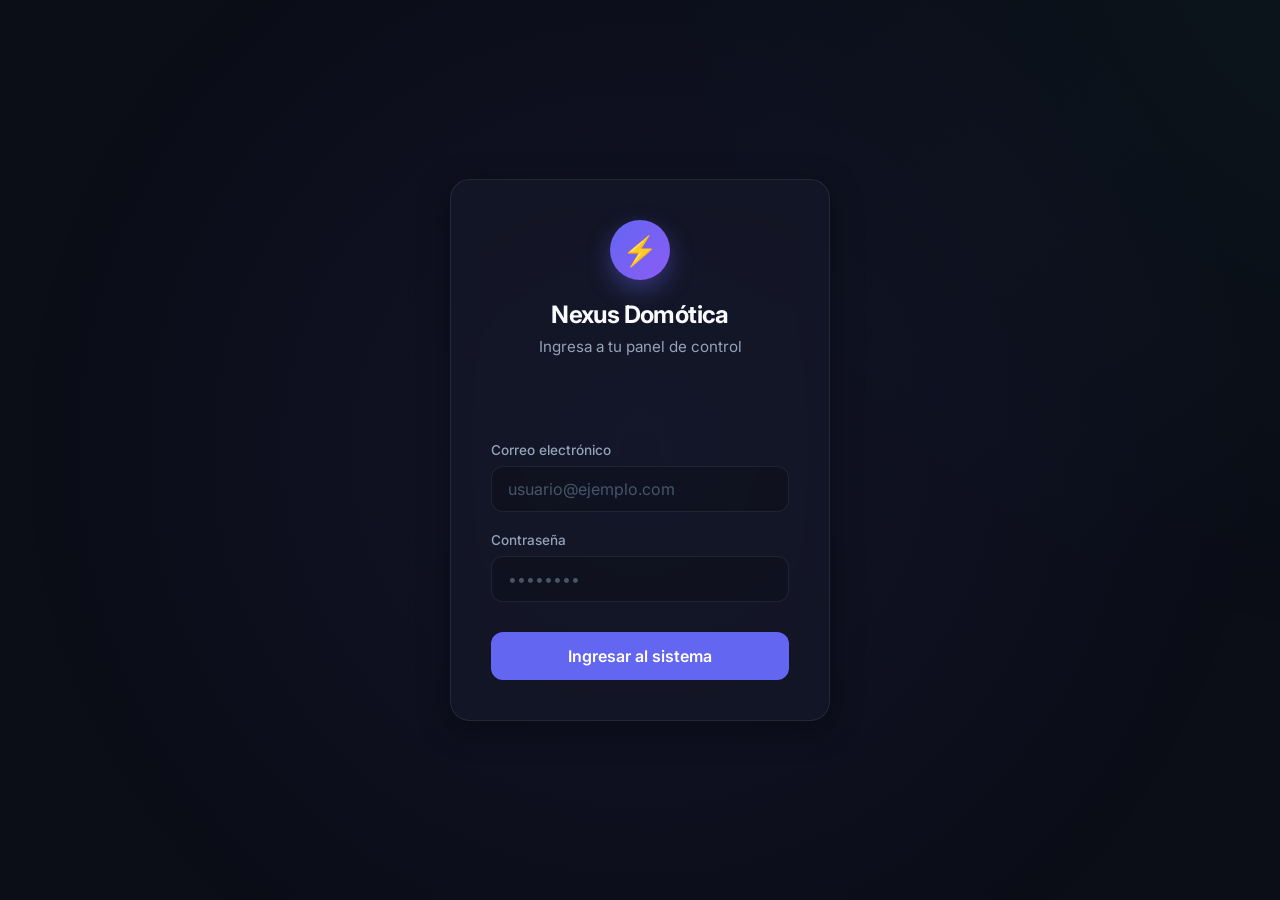
==== index.html @ 40a00b08 "Add files via upload" ====
<!DOCTYPE html>
<html lang="es">
<head>
    <meta charset="UTF-8">
    <meta name="viewport" content="width=device-width, initial-scale=1.0">
    <title>Panel de Control - Nexus Domótica</title>
    <link rel="stylesheet" href="css/estilos.css">
    <link href="https://fonts.googleapis.com/css2?family=Inter:wght@300;400;500;600;700&display=swap" rel="stylesheet">
</head>
<body class="dashboard-body">
    
    <header class="topbar">
        <div class="topbar-logo">
            <span class="icono-logo-small">⚡</span>
            <h1>Nexus</h1>
        </div>
        <div class="topbar-derecha">
            <span id="status-ws" class="status-badge" aria-live="polite">Conectando...</span>
            <div class="perfil-usuario">
                <div class="avatar"><span role="img" aria-label="Usuario">👤</span></div>
                <span id="nombre-usuario" class="nombre-usuario">...</span>
            </div>
            <button id="boton-salir" class="btn-secundario" aria-label="Cerrar sesión">
                <svg width="20" height="20" viewBox="0 0 24 24" fill="none" stroke="currentColor" stroke-width="2"><path d="M9 21H5a2 2 0 0 1-2-2V5a2 2 0 0 1 2-2h4"></path><polyline points="16 17 21 12 16 7"></polyline><line x1="21" y1="12" x2="9" y2="12"></line></svg>
            </button>
        </div>
    </header>

    <main class="contenedor-principal">
        <header class="header-seccion">
            <h2>Panel de Dispositivos</h2>
            <p>Control en tiempo real de tus relés</p>
        </header>

        <div id="contenedor-reles" class="contenedor-reles-dinamico" aria-live="polite">
            <!-- Los relés se renderizarán dinámicamente aquí por reles.js -->
        </div>
    </main>

    <!-- Socket.io -->
    <script src="https://cdn.socket.io/4.7.5/socket.io.min.js"></script>
    <script type="module" src="js/aplicacion.js"></script>
</body>
</html>
---- css/estilos.css ----
/* =========================================================
   VARIABLES GLOBALES (DARK MODE PREMIUM)
========================================================= */
:root {
    --bg-fondo: #0b0d17;
    --bg-tarjeta: rgba(22, 25, 43, 0.6);
    --bg-tarjeta-hover: rgba(30, 34, 55, 0.8);
    
    --color-primario: #6366f1;
    --color-primario-hover: #4f46e5;
    --color-acento-encendido: #10b981;
    --color-acento-apagado: #ef4444;

    --texto-principal: #f8fafc;
    --texto-secundario: #94a3b8;
    
    --borde-vidrio: rgba(255, 255, 255, 0.08);
    --sombra-vidrio: 0 8px 32px 0 rgba(0, 0, 0, 0.37);
    --blur-vidrio: blur(12px);
    
    --radio-lg: 20px;
    --radio-md: 12px;
    --radio-sm: 8px;
    
    --transicion-suave: all 0.3s cubic-bezier(0.4, 0, 0.2, 1);
}

/* =========================================================
   RESET Y TIPOGRAFÍA
========================================================= */
* {
    margin: 0;
    padding: 0;
    box-sizing: border-box;
    font-family: 'Inter', sans-serif;
}

body {
    background-color: var(--bg-fondo);
    color: var(--texto-principal);
    min-height: 100vh;
    overflow-x: hidden;
}

/* Fondo animado sutil */
body::before {
    content: '';
    position: fixed;
    top: -50%; left: -50%;
    width: 200%; height: 200%;
    background: radial-gradient(circle at center, rgba(99, 102, 241, 0.08) 0%, transparent 40%),
                radial-gradient(circle at 80% 20%, rgba(16, 185, 129, 0.05) 0%, transparent 30%);
    z-index: -1;
    animation: rotarFondo 60s linear infinite;
}

@keyframes rotarFondo {
    0% { transform: rotate(0deg); }
    100% { transform: rotate(360deg); }
}

/* =========================================================
   PANTALLA DE LOGIN
========================================================= */
.login-body {
    display: flex;
    justify-content: center;
    align-items: center;
}

.login-contenedor {
    width: 100%;
    max-width: 420px;
    padding: 20px;
    z-index: 10;
}

.login-tarjeta {
    background: var(--bg-tarjeta);
    backdrop-filter: var(--blur-vidrio);
    -webkit-backdrop-filter: var(--blur-vidrio);
    border: 1px solid var(--borde-vidrio);
    border-radius: var(--radio-lg);
    padding: 40px;
    box-shadow: var(--sombra-vidrio);
    text-align: center;
}

.login-header h1 {
    font-size: 1.5rem;
    font-weight: 700;
    margin-bottom: 8px;
    letter-spacing: -0.025em;
}

.login-header p {
    color: var(--texto-secundario);
    font-size: 0.95rem;
    margin-bottom: 30px;
}

.logo-circulo {
    width: 60px;
    height: 60px;
    background: linear-gradient(135deg, var(--color-primario), #8b5cf6);
    border-radius: 50%;
    display: flex;
    align-items: center;
    justify-content: center;
    margin: 0 auto 20px;
    box-shadow: 0 10px 25px rgba(99, 102, 241, 0.4);
}

.icono-logo {
    font-size: 1.8rem;
    color: white;
}

/* Formulario */
.form-login {
    display: flex;
    flex-direction: column;
    gap: 20px;
    text-align: left;
}

.grupo-input {
    display: flex;
    flex-direction: column;
    gap: 8px;
}

.grupo-input label {
    font-size: 0.85rem;
    color: var(--texto-secundario);
    font-weight: 500;
}

.grupo-input input {
    background: rgba(0, 0, 0, 0.2);
    border: 1px solid var(--borde-vidrio);
    border-radius: var(--radio-md);
    padding: 12px 16px;
    color: var(--texto-principal);
    font-size: 1rem;
    transition: var(--transicion-suave);
}

.grupo-input input:focus {
    outline: none;
    border-color: var(--color-primario);
    background: rgba(0, 0, 0, 0.4);
    box-shadow: 0 0 0 2px rgba(99, 102, 241, 0.2);
}

.grupo-input input::placeholder {
    color: #475569;
}

.error-msg {
    background: rgba(239, 68, 68, 0.1);
    border-left: 3px solid var(--color-acento-apagado);
    color: #fca5a5;
    padding: 10px 14px;
    border-radius: 4px;
    font-size: 0.85rem;
    opacity: 0;
    transition: opacity 0.3s ease;
    height: auto;
}

/* Botones */
.btn-primario {
    background: var(--color-primario);
    color: white;
    border: none;
    border-radius: var(--radio-md);
    padding: 14px;
    font-size: 1rem;
    font-weight: 600;
    cursor: pointer;
    transition: var(--transicion-suave);
    position: relative;
    display: flex;
    justify-content: center;
    align-items: center;
    margin-top: 10px;
}

.btn-primario:hover {
    background: var(--color-primario-hover);
    transform: translateY(-2px);
    box-shadow: 0 8px 20px rgba(99, 102, 241, 0.3);
}

.btn-primario:active {
    transform: translateY(0);
}

/* Loader del botón login */
.spinner-btn {
    display: none;
    width: 20px; height: 20px;
    border: 3px solid rgba(255,255,255,0.3);
    border-radius: 50%;
    border-top-color: white;
    animation: spin 1s ease-in-out infinite;
}

.btn-primario.cargando .texto-btn { display: none; }
.btn-primario.cargando .spinner-btn { display: inline-block; }


/* =========================================================
   DASHBOARD PRINCIPAL
========================================================= */
.topbar {
    display: flex;
    justify-content: space-between;
    align-items: center;
    padding: 15px 5%;
    background: rgba(11, 13, 23, 0.8);
    backdrop-filter: blur(20px);
    border-bottom: 1px solid var(--borde-vidrio);
    position: sticky;
    top: 0;
    z-index: 100;
}

.topbar-logo {
    display: flex;
    align-items: center;
    gap: 10px;
}
.topbar-logo h1 { font-size: 1.2rem; font-weight: 700; background: linear-gradient(to right, #fff, #94a3b8); -webkit-background-clip: text; color: transparent; }

.topbar-derecha {
    display: flex;
    align-items: center;
    gap: 20px;
}

.status-badge {
    font-size: 0.75rem;
    padding: 6px 12px;
    border-radius: 20px;
    font-weight: 600;
    display: flex; align-items: center; gap: 6px;
}
.status-badge::before { content: ''; width: 8px; height: 8px; border-radius: 50%; }

.status-badge.conectado { background: rgba(16, 185, 129, 0.1); color: #34d399; }
.status-badge.conectado::before { background: #10b981; box-shadow: 0 0 8px #10b981; }

.status-badge.desconectado { background: rgba(239, 68, 68, 0.1); color: #fca5a5; }
.status-badge.desconectado::before { background: #ef4444; }

.perfil-usuario { display: flex; align-items: center; gap: 10px; }
.avatar { width: 32px; height: 32px; background: rgba(255,255,255,0.1); border-radius: 50%; display: flex; justify-content: center; align-items: center; font-size: 0.9rem;}
.nombre-usuario { font-size: 0.9rem; font-weight: 500; color: var(--texto-secundario); }
@media (max-width: 600px) { .nombre-usuario { display: none; } }

.btn-secundario {
    background: transparent; border: 1px solid var(--borde-vidrio); color: var(--texto-secundario);
    width: 36px; height: 36px; border-radius: var(--radio-sm);
    display: flex; justify-content: center; align-items: center; cursor: pointer; transition: var(--transicion-suave);
}
.btn-secundario:hover { background: rgba(255,255,255,0.05); color: white; }

.contenedor-principal {
    max-width: 1200px; margin: 0 auto; padding: 40px 5%;
}

.header-seccion { margin-bottom: 30px; }
.header-seccion h2 { font-size: 1.8rem; font-weight: 600; }
.header-seccion p { color: var(--texto-secundario); margin-top: 4px; font-size: 0.95rem; }


/* =========================================================
   DISEÑO DE RELÉS
========================================================= */
.vacio { color: var(--texto-secundario); text-align: center; padding: 40px; background: var(--bg-tarjeta); border-radius: var(--radio-lg); border: 1px dashed rgba(255,255,255,0.1); }

.grupo-dispositivo { margin-bottom: 40px; }
.grupo-header { display: flex; justify-content: space-between; align-items: center; margin-bottom: 20px; border-bottom: 1px solid rgba(255,255,255,0.05); padding-bottom: 10px; }
.grupo-titulo { display: flex; align-items: center; gap: 10px; }
.grupo-titulo h2 { font-size: 1.1rem; color: #cbd5e1; font-weight: 500; }
.badge-conexion { font-size: 0.75rem; padding: 4px 10px; border-radius: 12px; }
.badge-conexion.en-linea { color: #34d399; background: rgba(16, 185, 129, 0.05); }
.badge-conexion.fuera-linea { color: #fca5a5; background: rgba(239, 68, 68, 0.05); }

.grid-reles {
    display: grid;
    grid-template-columns: repeat(auto-fill, minmax(280px, 1fr));
    gap: 20px;
}

.tarjeta-rele {
    background: var(--bg-tarjeta);
    border: 1px solid var(--borde-vidrio);
    border-radius: var(--radio-md);
    padding: 24px;
    backdrop-filter: var(--blur-vidrio);
    transition: var(--transicion-suave);
    position: relative;
    overflow: hidden;
}

.tarjeta-rele:hover {
    transform: translateY(-5px);
    border-color: rgba(255,255,255,0.15);
    box-shadow: 0 15px 35px rgba(0,0,0,0.4);
}

/* Glow Effect para estado encendido */
.tarjeta-rele.encendido::before {
    content: ''; position: absolute; top: 0; left: 0; right: 0; height: 3px;
    background: linear-gradient(90deg, var(--color-acento-encendido), #34d399);
    box-shadow: 0 0 15px var(--color-acento-encendido);
}

.tarjeta-header { display: flex; justify-content: space-between; align-items: center; margin-bottom: 15px; }
.icono-rele { font-size: 1.5rem; background: rgba(255,255,255,0.05); width: 44px; height: 44px; display: flex; justify-content: center; align-items: center; border-radius: 12px; }
.pin-badge { font-family: monospace; font-size: 0.75rem; color: #64748b; background: rgba(0,0,0,0.3); padding: 4px 8px; border-radius: 6px; border: 1px solid rgba(255,255,255,0.05); }

.nombre-rele { font-size: 1.1rem; font-weight: 600; margin-bottom: 6px; }
.desc-rele { font-size: 0.85rem; color: var(--texto-secundario); margin-bottom: 25px; line-height: 1.4; }

.tarjeta-footer {
    display: flex; justify-content: space-between; align-items: center;
    background: rgba(0,0,0,0.2); padding: 12px 16px; border-radius: var(--radio-sm);
}

.estado-texto { font-size: 0.85rem; font-weight: 500; color: var(--texto-secundario); transition: var(--transicion-suave); }
.tarjeta-rele.encendido .estado-texto { color: #34d399; text-shadow: 0 0 10px rgba(52, 211, 153, 0.3); }

/* Switch Toggle (Apple Style) */
.toggle-btn {
    appearance: none; -webkit-appearance: none; outline: none; border: none; cursor: pointer;
    width: 50px; height: 28px; border-radius: 15px;
    background: rgba(255,255,255,0.1);
    position: relative; transition: background 0.3s ease;
}
.toggle-thumb {
    position: absolute; top: 3px; left: 3px; width: 22px; height: 22px;
    background: #fff; border-radius: 50%;
    transition: transform 0.3s cubic-bezier(0.4, 0.0, 0.2, 1);
    box-shadow: 0 2px 4px rgba(0,0,0,0.3);
}

.toggle-btn.activo { background: var(--color-acento-encendido); box-shadow: 0 0 10px rgba(16, 185, 129, 0.4); }
.toggle-btn.activo .toggle-thumb { transform: translateX(22px); }

/* Carga en botón particular */
.toggle-btn.cargando { opacity: 0.6; pointer-events: none; }
.toggle-btn.cargando .toggle-thumb { background: transparent; border: 2px solid white; border-top-color: transparent; animation: spin 0.8s linear infinite; }

@keyframes spin { to { transform: rotate(360deg); } }

/* =========================================================
   TOASTS (Notificaciones)
========================================================= */
.toast {
    position: fixed; bottom: -60px; right: 20px;
    background: var(--bg-tarjeta); color: white;
    padding: 12px 24px; border-radius: var(--radio-sm); border: 1px solid var(--borde-vidrio);
    box-shadow: var(--sombra-vidrio); backdrop-filter: var(--blur-vidrio);
    font-size: 0.9rem; font-weight: 500;
    transition: transform 0.4s cubic-bezier(0.175, 0.885, 0.32, 1.275);
    z-index: 1000;
}
.toast.visible { transform: translateY(-80px); }
.toast-error { border-left: 4px solid var(--color-acento-apagado); }
.toast-success { border-left: 4px solid var(--color-acento-encendido); }
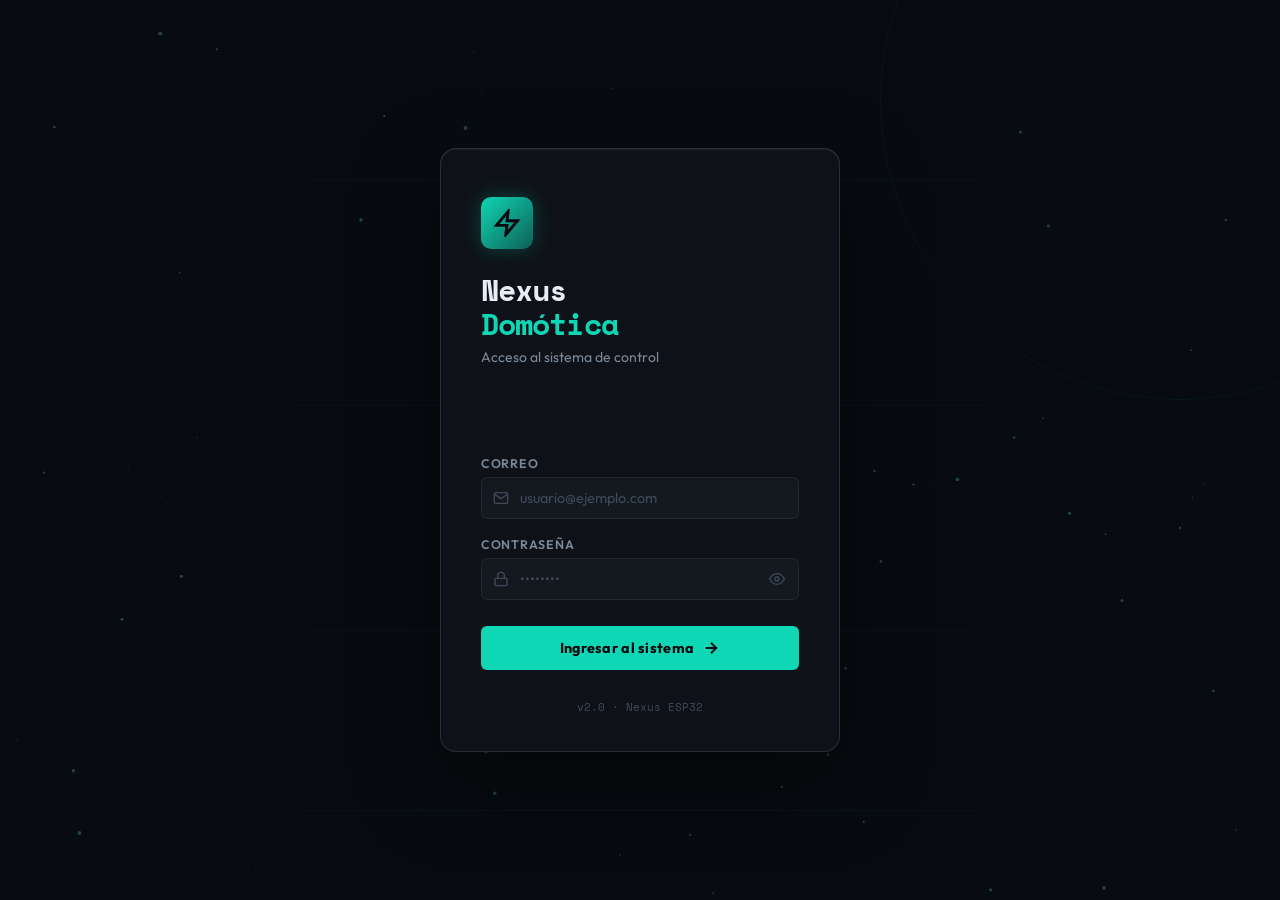
==== commit 6a296343: "Add files via upload" ====
--- a/index.html
+++ b/index.html
@@ -1,44 +1,13 @@
 <!DOCTYPE html>
 <html lang="es">
+
 <head>
     <meta charset="UTF-8">
-    <meta name="viewport" content="width=device-width, initial-scale=1.0">
-    <title>Panel de Control - Nexus Domótica</title>
-    <link rel="stylesheet" href="css/estilos.css">
-    <link href="https://fonts.googleapis.com/css2?family=Inter:wght@300;400;500;600;700&display=swap" rel="stylesheet">
+    <meta http-equiv="refresh" content="0; url=login.html">
+    <title>Nexus Domótica</title>
+    <script>window.location.replace('login.html');</script>
 </head>
-<body class="dashboard-body">
-    
-    <header class="topbar">
-        <div class="topbar-logo">
-            <span class="icono-logo-small">⚡</span>
-            <h1>Nexus</h1>
-        </div>
-        <div class="topbar-derecha">
-            <span id="status-ws" class="status-badge" aria-live="polite">Conectando...</span>
-            <div class="perfil-usuario">
-                <div class="avatar"><span role="img" aria-label="Usuario">👤</span></div>
-                <span id="nombre-usuario" class="nombre-usuario">...</span>
-            </div>
-            <button id="boton-salir" class="btn-secundario" aria-label="Cerrar sesión">
-                <svg width="20" height="20" viewBox="0 0 24 24" fill="none" stroke="currentColor" stroke-width="2"><path d="M9 21H5a2 2 0 0 1-2-2V5a2 2 0 0 1 2-2h4"></path><polyline points="16 17 21 12 16 7"></polyline><line x1="21" y1="12" x2="9" y2="12"></line></svg>
-            </button>
-        </div>
-    </header>
 
-    <main class="contenedor-principal">
-        <header class="header-seccion">
-            <h2>Panel de Dispositivos</h2>
-            <p>Control en tiempo real de tus relés</p>
-        </header>
+<body></body>
 
-        <div id="contenedor-reles" class="contenedor-reles-dinamico" aria-live="polite">
-            <!-- Los relés se renderizarán dinámicamente aquí por reles.js -->
-        </div>
-    </main>
-
-    <!-- Socket.io -->
-    <script src="https://cdn.socket.io/4.7.5/socket.io.min.js"></script>
-    <script type="module" src="js/aplicacion.js"></script>
-</body>
-</html>
+</html>
